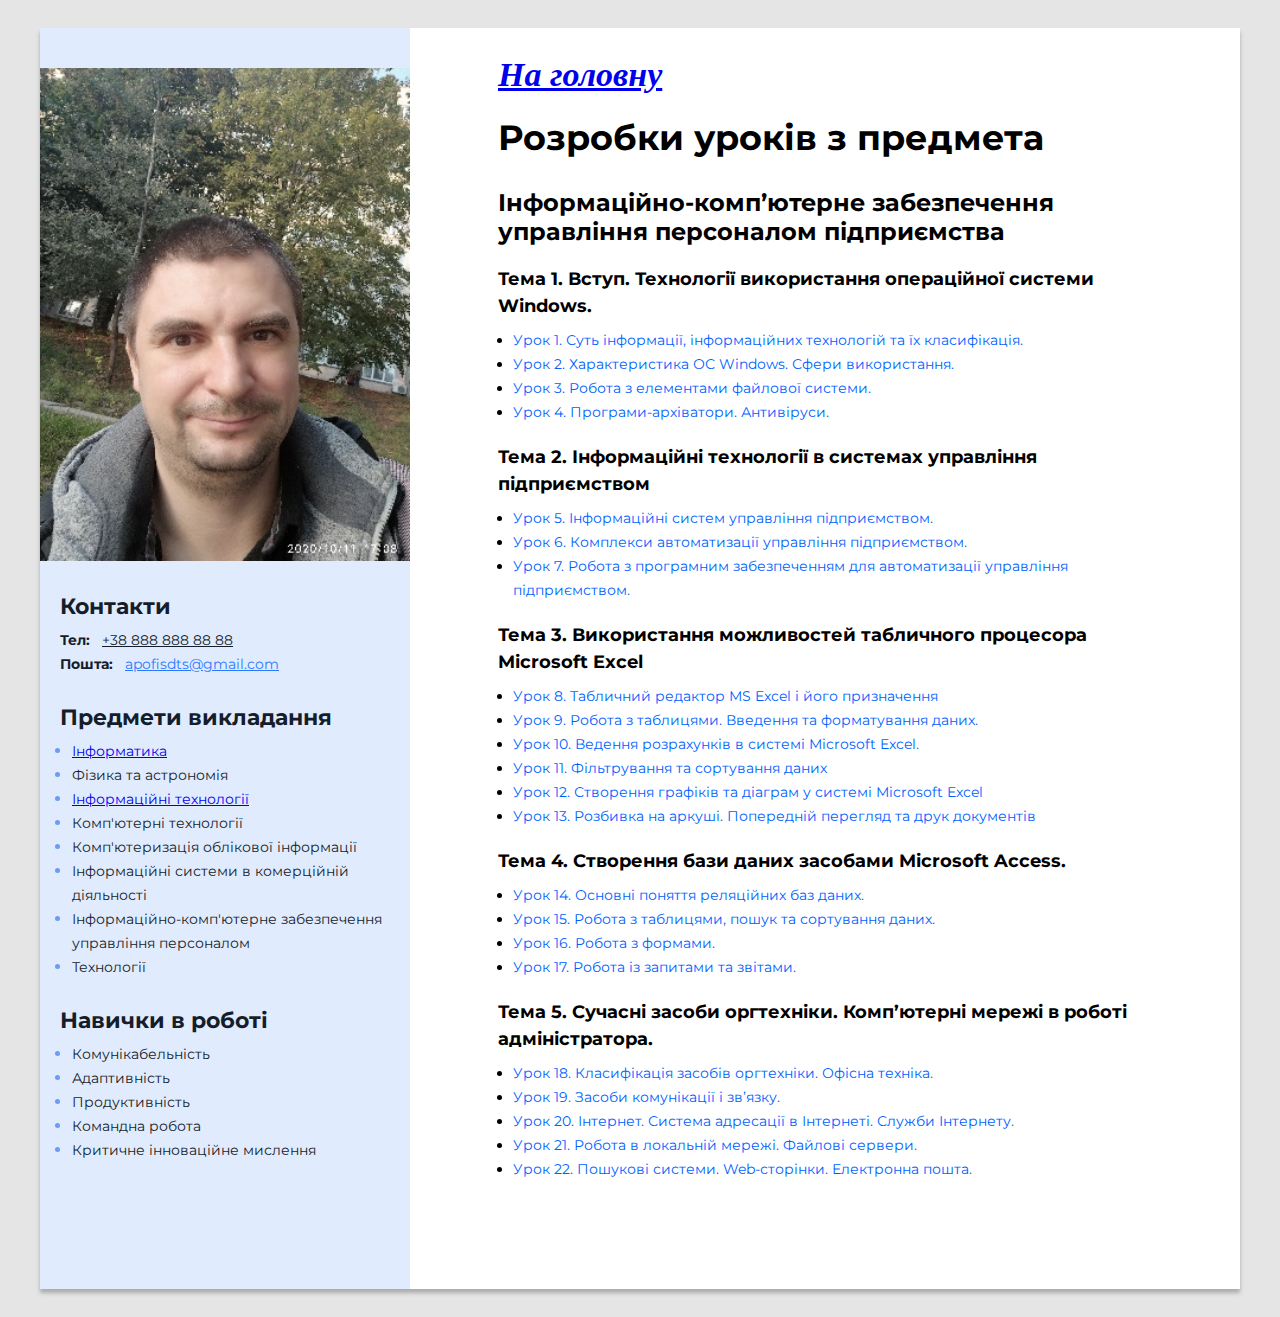
==== IK3.html @ 770fb285 "а" ====
<!DOCTYPE html>
<html lang="en">
  <head>
    <meta charset="UTF-8" />
    <meta http-equiv="X-UA-Compatible" content="IE=edge" />
    <meta name="viewport" content="width=device-width, initial-scale=1.0" />
    <link rel="stylesheet" href="styleINF.css"/>
    <title>Інформаційно-комп’ютерне забезпечення управління персоналом підприємства</title>
    <link rel="preconnect" href="https://fonts.googleapis.com" />
    <link rel="preconnect" href="https://fonts.gstatic.com" crossorigin />
    <link href="https://fonts.googleapis.com/css2?family=Montserrat:wght@400;700&display=swap"      rel="stylesheet"/>
  </head>
  <body>
    <!-- Wrapper -->
    <div class="Wrapper">
      <!-- Main content -->
      <div class="Main-content">
        <!-- Про мене -->
        <div>
            <h3 class="slogan"><a href="index.html">На головну</a></h3>
            <h2 class="my-name">Розробки уроків з предмета</h2> <span> <h2>Інформаційно-комп’ютерне забезпечення управління персоналом підприємства</h2> </span> 
     
        <!-- Посилання на уроки -->
        <!-- Тема 1 -->
        <h3 class="projectstitle">Тема 1. Вступ. Технології використання операційної системи Windows.</h1>
        <div class="theme-name">
            <ul class="project-list">
            <li class="project-item">
              <a class="project-item-link" href="DOCS/IT/1. Інформація та інформаційні технології.doc"
                >Урок 1. Суть інформації, інформаційних технологій та їх класифікація.</a>
                </li>
            <li class="project-item">
              <a class="project-item-link" href="DOCS/IT/2. Мультимедійні технології.doc"
                >Урок 2. Характеристика ОС Windows. Сфери використання.</a>
               </li>
            <li class="project-item">
              <a class="project-item-link" href="DOCS/IT/3. Загальні відомості про засоби створення презентацій.doc"
                >Урок 3. Робота з елементами файлової системи. </a>
            </li>
            <li class="project-item">
              <a class="project-item-link" href="DOCS/IT/4. Програми для створення текстових документів..doc"
                >Урок 4. Програми-архіватори. Антивіруси.</a>
            </ul>
          </div>

          <!-- Тема 2 -->
          <h3 class="projectstitle">Тема 2. Інформаційні технології в системах управління підприємством</h1>
            <div class="theme-name">
            <ul class="project-list">
            </li>
            <li class="project-item">
              <a class="project-item-link" href="DOCS/IT/5. Розробка фірмового стилю.doc"
                >Урок 5. Інформаційні систем управління підприємством.</a>
            </li>
            <li class="project-item">
              <a class="project-item-link" href="DOCS/IT/6. Види і типи презентацій.docx"
                >Урок 6. Комплекси автоматизації управління підприємством.</a>
              <li class="project-item">
                      <a class="project-item-link" href="DOCS/IT/8. Робота в програмі CorelDRAW.doc"
                      >Урок 7. Робота з програмним забезпеченням для автоматизації управління підприємством.</a>   
              </ul>
            </div>      
           
        <!-- Тема 3 -->
        <h3 class="projectstitle">Тема 3. Використання можливостей табличного процесора Microsoft Excel </h1>
            <div class="theme-name">
            <ul class="project-list">
              <li class="project-item">
                <a class="project-item-link" href="DOCS/IT/9. Робота в програмі Paint.docx"
                >Урок 8. Табличний редактор MS Excel і його призначення</a>
        <li class="project-item">
                <a class="project-item-link" href="DOCS/IT/10. Створення презентацій. Заклад, де я навчаюсь.doc"
                >Урок 9. Робота з таблицями. Введення та форматування даних.</a>
        <li class="project-item">
                <a class="project-item-link" href="DOCS/IT/11. Створення презентацій. Моя майбутня професія..doc"
                >Урок 10. Ведення розрахунків в системі Microsoft Excel.</a>
        <li class="project-item">
          <a class="project-item-link" href="DOCS/IT/12. Загальні відомості про Internet, електронну пошту..doc"
          >Урок 11. Фільтрування та сортування даних</a>
        <li class="project-item">
          <a class="project-item-link" href="DOCS/IT/13. Основні мережні сервіси. Браузери..doc"
          >Урок 12. Створення графіків та діаграм у системі Microsoft Excel</a>
        <li class="project-item">
          <a class="project-item-link" href="DOCS/IT/14. Локальні, корпоративні і глобальні мережі.docx"
          >Урок 13. Розбивка на аркуші. Попередній перегляд та друк документів</a>
        </ul>
      </div> 
        <!-- Тема 4 -->
        <h3 class="projectstitle">Тема 4. Створення бази даних засобами Microsoft Access.</h1>
          <div class="theme-name">
          <ul class="project-list">
          <li class="project-item">
                <a class="project-item-link" href="DOCS/IT/15. Пошук інформації в мережі Інтернет.docx"
                >Урок 14. Основні поняття реляційних баз даних.</a>
          <li class="project-item">
                  <a class="project-item-link" href="DOCS/IT/16. Створення публікації. Інновації в професії.doc"
                  >Урок 15. Робота з таблицями, пошук та сортування даних.</a>          
             <li class="project-item">
                <a class="project-item-link" href="DOCS/IT/7. Програми для створення графічних документів..doc"
                    >Урок 16. Робота з формами.</a>
            <li class="project-item">
                <a class="project-item-link" href="DOCS/IT/8. Робота в програмі CorelDRAW.doc"
                >Урок 17. Робота із запитами та звітами.</a>   
              </ul>
            </div>
           <!-- Тема 5 -->  
           <h3 class="projectstitle">Тема 5. Сучасні засоби оргтехніки. Комп’ютерні мережі в роботі адміністратора.</h1>
            <div class="theme-name">
            <ul class="project-list">  
            <li class="project-item">
                <a class="project-item-link" href="DOCS/IT/9. Робота в програмі Paint.docx"
                    >Урок 18. Класифікація засобів оргтехніки. Офісна техніка.</a>
            <li class="project-item">
                <a class="project-item-link" href="DOCS/IT/10. Створення презентацій. Заклад, де я навчаюсь.doc"
                    >Урок 19. Засоби комунікації і зв’язку.</a>
            <li class="project-item">
                <a class="project-item-link" href="DOCS/IT/11. Створення презентацій. Моя майбутня професія..doc"
                    >Урок 20. Інтернет. Система адресації в Інтернеті. Служби Інтернету.</a>
            <li class="project-item">
              <a class="project-item-link" href="DOCS/IT/12. Загальні відомості про Internet, електронну пошту..doc"
              >Урок 21. Робота в локальній мережі. Файлові сервери.</a>
            <li class="project-item">
              <a class="project-item-link" href="DOCS/IT/13. Основні мережні сервіси. Браузери..doc"
              >Урок 22. Пошукові системи. Web-сторінки. Електронна пошта.</a>
            </ul>
          </div>  
       
      </div>
      </div>
      <!-- Side bar -->
      <aside class="sidebar">
        <img src="./IMG/IMG_20201011_170845.jpg" width="370px" alt="My foto" class="myfoto" />
        <!-- Контакти -->
        <div class="contacts-container">
          <h3 class="sidebartitle">Контакти</h3>
          <p class="contact-item">
            <span class="contacts-type"> Тел:</span>
            <a href="tel:+388888888888" class="contact-nomber">+38 888 888 88 88</a>
          </p>
          <p class="contact-item">
            <span class="contacts-type">Пошта:</span>
            <a href="mailto:t.goitinskiy@gmail.com" class="contact-email">apofisdts@gmail.com</a> 
          </p>
        </div>
        <!-- Тех скіли -->
        <div class="tech-skill-container">
          <h3 class="sidebartitle">Предмети викладання</h3>
          <ul class="skill-list">
            <li class="skill-list-item"><span class="skill-list-text"><a href="Informatika.html">Інформатика</a></samp> </li>
            <li class="skill-list-item"><span class="skill-list-text">Фізика та астрономія</span></li>
            <li class="skill-list-item"><span class="skill-list-text"><a href="IT.html">Інформаційні технології</a> </span></li>
            <li class="skill-list-item"><span class="skill-list-text">Комп'ютерні технології</span></li>
            <li class="skill-list-item"><span class="skill-list-text">Комп'ютеризація облікової інформації</span></li>
            <li class="skill-list-item"><span class="skill-list-text">Інформаційні системи в комерційній діяльності</span></li>
            <li class="skill-list-item"><span class="skill-list-text">Інформаційно-комп'ютерне забезпечення управління персоналом</span></li>
            <li class="skill-list-item"><span class="skill-list-text">Технології</span></li>
          
          </ul>
        </div>
        <!-- Софт скіл -->
        <div class="tech-skill-container">
          <h3 class="sidebartitle">Навички в роботі</h3>
          <ul class="skill-list">
            <li class="skill-list-item"><span class="skill-list-text">Комунікабельність</samp></li>
            <li class="skill-list-item"><span class="skill-list-text">Адаптивність</span></li>
            <li class="skill-list-item"><span class="skill-list-text">Продуктивність</span></li>
            <li class="skill-list-item"><span class="skill-list-text">Командна робота</span></li>
            <li class="skill-list-item"><span class="skill-list-text">Критичне інноваційне мислення</span></li>
          </ul>
        </div>
      </aside>
    </div>
  </body>
</html>
---- styleINF.css ----
body {
    background-color: #e5e5e5;
    padding: 20px;
    font-family: "Montserrat", sans-serif;
  }
  
  
  /* Заголовок */
  .slogan{font-family: 'Monotype Corsiva';
    font-style: italic ;
    font-weight: 700;
    font-size: 34px;
    line-height: 45px;
    color: #101dd1;
    margin: 0 0 18px 0;} 
  
  .myprof{
    font-style: normal;
    font-weight: 700;
    font-size: 14px;
    line-height: 17px;
    color: #000000;
    margin: 0 0 18px 0;
  }
  .my-name{
    font-style: normal;
    font-weight: 700;
    font-size: 35px;
    line-height: 45px;
    margin: 0 0 28px 0;
    color: #000000;} 
   
  .my-disc{font-style: normal;
    font-weight: 400;
    font-size: 14px;
    line-height: 24px;
    color: #595959;
    Width: 525px}  
  .aboutme
  {margin-bottom: 64px;}
  
  
  /* Main content */
  
  .Main-content {
    margin: 24px 88px 88px 88px
  }
  .Wrapper {
    display: flex;
    flex-direction: row-reverse;
    background: #ffffff;
    width: 1200px;
    margin: 0 auto;
    box-shadow: 0px 4px 4px rgba(0, 0, 0, 0.25);
  }
  /* Project */
  .projectstitle
  {font-style: normal;
    font-weight: 700;
    font-size: 18px;
    line-height: 27px;
    color: #000000;
    margin: 0 0 8px 0;}
    
  .project-item
  {font-style: normal;
    font-weight: 700;
    font-size: 14px;
    line-height: 24px;
    color: #000000;
  
    }
  .theme-name
  {margin-bottom: 20px;
  
  }
  .project-list{
    padding: 0;
    margin: 0 0 0 15px;
    
  }
  
  .project-item-discr{
    font-style: normal;
    font-weight: 400;
    font-size: 14px;
    line-height: 24px;
    color: #595959;}
  
  .project-item-link
  {font-style: normal;
    font-weight: 400;
    font-size: 14px;
    line-height: 24px;
    text-decoration-line: none;
      color: #005FFF;}
  
  /* Досвід роботи */
  .work-exp-cont{margin-bottom: 44px;}
  
  .work-exp-position{font-style: normal;
    font-weight: 700;
    font-size: 16px;
    line-height: 20px;
      color: #000000;
    }
  .work-exp-place{
  margin-bottom: 16px;
  }
  .work-exp-comp
  {color: #6D9BF5;}
  .work-period
  {font-style: normal;
    font-weight: 400;
    font-size: 12px;
    line-height: 15px;
    color: #A8A8A8;
    margin: 12px 0 8px 0;
  }
  
  .workachive{
  font-style: normal;
  font-weight: 400;
  font-size: 14px;
  line-height: 24px;
  color: #595959;
  }
  .work-dutes-list{
    margin: 0;
    padding: 0 0 0 14px;
  }
  /* Освіта */
  .Management
  {font-style: normal;
  font-weight: 700;
  font-size: 14px;
  line-height: 17px;
  color: #000000;
  }
  /* sidebar */
  .sidebar {
    width: 370px;
    background: #e0ebfe;
  }
  .myfoto {
    margin-top: 40px;
  }
  .contacts-container,
  .tech-skill-container {
    margin: 28px 0 0 20px;
  }
  .sidebartitle {
    font-style: normal;
    font-weight: 700;
    font-size: 22px;
    line-height: 27px;
    color: #161D2A;
    margin-bottom: 8px;
  }
  /* contacts */
  .contacts-type{
      font-style: normal;
      font-weight: 700;
      font-size: 14px;
      line-height: 24px;
        color: #161D2A;
      margin-right: 8px;}
  
  .contact-item{
      margin: 0;
  
  }
  .contact-nomber{
      font-style: normal;
      font-weight: 400;
      font-size: 14px;
      line-height: 24px;
      color: #161D2A;}
  
  .contact-email{
      font-style: normal;
      font-weight: 400;
      font-size: 14px;
      line-height: 24px;
      color: #2979FF;}
  /* Скіли */
  .skill-list
  {margin: 0;
  padding: 0 0 0 12px;
  }
  
  .skill-list-item{
      color: #6D9BF5;
  }
  .skill-list-text{font-style: normal;
      font-weight: 400;
      font-size: 14px;
      line-height: 24px;
         
      color: #161D2A;
  }
  
/* Меню */
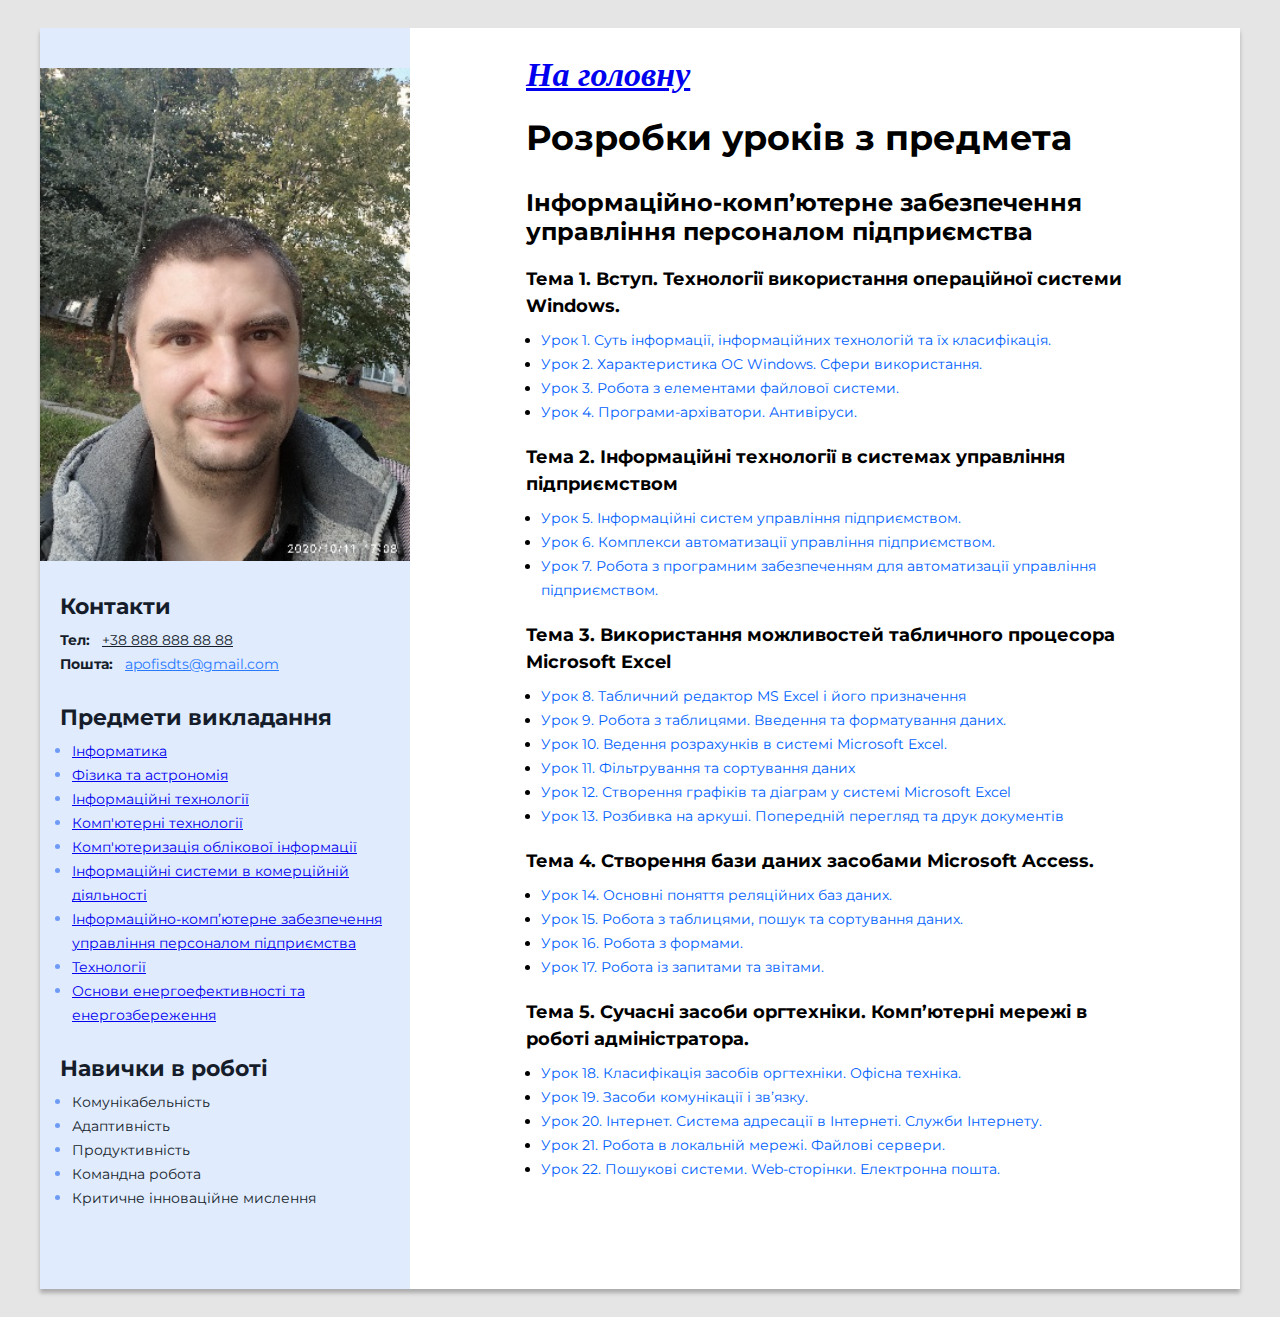
==== commit ae243c67: "а" ====
--- a/IK3.html
+++ b/IK3.html
@@ -26,19 +26,19 @@
         <div class="theme-name">
             <ul class="project-list">
             <li class="project-item">
-              <a class="project-item-link" href="DOCS/IT/1. Інформація та інформаційні технології.doc"
+              <a class="project-item-link" href="DOCS/IK3/1. Суть інформації, інформаційних технологій та їх класифікація..docx"
                 >Урок 1. Суть інформації, інформаційних технологій та їх класифікація.</a>
                 </li>
             <li class="project-item">
-              <a class="project-item-link" href="DOCS/IT/2. Мультимедійні технології.doc"
+              <a class="project-item-link" href="DOCS/IK3/2. Характеристика ОС Windows. Сфери використання..docx"
                 >Урок 2. Характеристика ОС Windows. Сфери використання.</a>
                </li>
             <li class="project-item">
-              <a class="project-item-link" href="DOCS/IT/3. Загальні відомості про засоби створення презентацій.doc"
+              <a class="project-item-link" href="DOCS/IK3/3. Робота з елементами файлової системи..docx"
                 >Урок 3. Робота з елементами файлової системи. </a>
             </li>
             <li class="project-item">
-              <a class="project-item-link" href="DOCS/IT/4. Програми для створення текстових документів..doc"
+              <a class="project-item-link" href="DOCS/IK3/4. Програми-архіватори. Антивіруси..docx"
                 >Урок 4. Програми-архіватори. Антивіруси.</a>
             </ul>
           </div>
@@ -49,14 +49,14 @@
             <ul class="project-list">
             </li>
             <li class="project-item">
-              <a class="project-item-link" href="DOCS/IT/5. Розробка фірмового стилю.doc"
+              <a class="project-item-link" href="DOCS/IK3/5. Інформаційні систем управління підприємством..docx"
                 >Урок 5. Інформаційні систем управління підприємством.</a>
             </li>
             <li class="project-item">
-              <a class="project-item-link" href="DOCS/IT/6. Види і типи презентацій.docx"
+              <a class="project-item-link" href="DOCS/IK3/6. Комплекси автоматизації управління підприємством..docx"
                 >Урок 6. Комплекси автоматизації управління підприємством.</a>
               <li class="project-item">
-                      <a class="project-item-link" href="DOCS/IT/8. Робота в програмі CorelDRAW.doc"
+                      <a class="project-item-link" href="DOCS/IK3/7. Робота з програмним забезпеченням для автоматизації управління підприємством..docx"
                       >Урок 7. Робота з програмним забезпеченням для автоматизації управління підприємством.</a>   
               </ul>
             </div>      
@@ -66,22 +66,22 @@
             <div class="theme-name">
             <ul class="project-list">
               <li class="project-item">
-                <a class="project-item-link" href="DOCS/IT/9. Робота в програмі Paint.docx"
+                <a class="project-item-link" href="DOCS/IK3/8. Табличний редактор MS Excel і його призначення..docx"
                 >Урок 8. Табличний редактор MS Excel і його призначення</a>
         <li class="project-item">
-                <a class="project-item-link" href="DOCS/IT/10. Створення презентацій. Заклад, де я навчаюсь.doc"
+                <a class="project-item-link" href="DOCS/IK3/9. Робота з таблицями. Введення та форматування даних..docx"
                 >Урок 9. Робота з таблицями. Введення та форматування даних.</a>
         <li class="project-item">
-                <a class="project-item-link" href="DOCS/IT/11. Створення презентацій. Моя майбутня професія..doc"
+                <a class="project-item-link" href="DOCS/IK3/10. Ведення розрахунків в системі Microsoft Excel..docx"
                 >Урок 10. Ведення розрахунків в системі Microsoft Excel.</a>
         <li class="project-item">
-          <a class="project-item-link" href="DOCS/IT/12. Загальні відомості про Internet, електронну пошту..doc"
+          <a class="project-item-link" href="DOCS/IK3/11. Фільтрування та сортування даних..docx"
           >Урок 11. Фільтрування та сортування даних</a>
         <li class="project-item">
-          <a class="project-item-link" href="DOCS/IT/13. Основні мережні сервіси. Браузери..doc"
+          <a class="project-item-link" href="DOCS/IK3/12. Створення графіків та діаграм у системі Microsoft Excel..docx"
           >Урок 12. Створення графіків та діаграм у системі Microsoft Excel</a>
         <li class="project-item">
-          <a class="project-item-link" href="DOCS/IT/14. Локальні, корпоративні і глобальні мережі.docx"
+          <a class="project-item-link" href="DOCS/IK3/13. Розбивка на аркуші. Попередній перегляд та друк документів..docx"
           >Урок 13. Розбивка на аркуші. Попередній перегляд та друк документів</a>
         </ul>
       </div> 
@@ -90,16 +90,16 @@
           <div class="theme-name">
           <ul class="project-list">
           <li class="project-item">
-                <a class="project-item-link" href="DOCS/IT/15. Пошук інформації в мережі Інтернет.docx"
+                <a class="project-item-link" href="DOCS/IK3/14. Основні поняття реляційних баз даних..docx"
                 >Урок 14. Основні поняття реляційних баз даних.</a>
           <li class="project-item">
-                  <a class="project-item-link" href="DOCS/IT/16. Створення публікації. Інновації в професії.doc"
+                  <a class="project-item-link" href="DOCS/IK3/15. Робота з таблицями, пошук та сортування даних..docx"
                   >Урок 15. Робота з таблицями, пошук та сортування даних.</a>          
              <li class="project-item">
-                <a class="project-item-link" href="DOCS/IT/7. Програми для створення графічних документів..doc"
+                <a class="project-item-link" href="DOCS/IK3/16. Робота з формами..docx"
                     >Урок 16. Робота з формами.</a>
             <li class="project-item">
-                <a class="project-item-link" href="DOCS/IT/8. Робота в програмі CorelDRAW.doc"
+                <a class="project-item-link" href="DOCS/IK3/17. Робота із запитами та звітами..docx"
                 >Урок 17. Робота із запитами та звітами.</a>   
               </ul>
             </div>
@@ -108,19 +108,19 @@
             <div class="theme-name">
             <ul class="project-list">  
             <li class="project-item">
-                <a class="project-item-link" href="DOCS/IT/9. Робота в програмі Paint.docx"
+                <a class="project-item-link" href="DOCS/IK3/18. Класифікація засобів оргтехніки. Офісна техніка..docx"
                     >Урок 18. Класифікація засобів оргтехніки. Офісна техніка.</a>
             <li class="project-item">
-                <a class="project-item-link" href="DOCS/IT/10. Створення презентацій. Заклад, де я навчаюсь.doc"
+                <a class="project-item-link" href="DOCS/IK3/19. Засоби комунікації і зв’язку..docx"
                     >Урок 19. Засоби комунікації і зв’язку.</a>
             <li class="project-item">
-                <a class="project-item-link" href="DOCS/IT/11. Створення презентацій. Моя майбутня професія..doc"
+                <a class="project-item-link" href="DOCS/IK3/20. Інтернет. Система адресації в Інтернеті. Служби Інтернету..docx"
                     >Урок 20. Інтернет. Система адресації в Інтернеті. Служби Інтернету.</a>
             <li class="project-item">
-              <a class="project-item-link" href="DOCS/IT/12. Загальні відомості про Internet, електронну пошту..doc"
+              <a class="project-item-link" href="DOCS/IK3/21. Робота в локальній мережі. Файлові сервери..docx"
               >Урок 21. Робота в локальній мережі. Файлові сервери.</a>
             <li class="project-item">
-              <a class="project-item-link" href="DOCS/IT/13. Основні мережні сервіси. Браузери..doc"
+              <a class="project-item-link" href="DOCS/IK3/22. Пошукові системи. Web-сторінки. Електронна пошта..docx"
               >Урок 22. Пошукові системи. Web-сторінки. Електронна пошта.</a>
             </ul>
           </div>  
@@ -147,13 +147,14 @@
           <h3 class="sidebartitle">Предмети викладання</h3>
           <ul class="skill-list">
             <li class="skill-list-item"><span class="skill-list-text"><a href="Informatika.html">Інформатика</a></samp> </li>
-            <li class="skill-list-item"><span class="skill-list-text">Фізика та астрономія</span></li>
+            <li class="skill-list-item"><span class="skill-list-text"><a href="FIZ.html">Фізика та астрономія</a></span></li>
             <li class="skill-list-item"><span class="skill-list-text"><a href="IT.html">Інформаційні технології</a> </span></li>
-            <li class="skill-list-item"><span class="skill-list-text">Комп'ютерні технології</span></li>
-            <li class="skill-list-item"><span class="skill-list-text">Комп'ютеризація облікової інформації</span></li>
-            <li class="skill-list-item"><span class="skill-list-text">Інформаційні системи в комерційній діяльності</span></li>
-            <li class="skill-list-item"><span class="skill-list-text">Інформаційно-комп'ютерне забезпечення управління персоналом</span></li>
-            <li class="skill-list-item"><span class="skill-list-text">Технології</span></li>
+            <li class="skill-list-item"><span class="skill-list-text"><a href="KT.html">Комп'ютерні технології</a></span></li>
+            <li class="skill-list-item"><span class="skill-list-text"><a href="KOI.html">Комп'ютеризація облікової інформації</a></span></li>
+            <li class="skill-list-item"><span class="skill-list-text"><a href="IC.html">Інформаційні системи в комерційній діяльності</a></span></li>
+            <li class="skill-list-item"><span class="skill-list-text"><a href="IK3.html">Інформаційно-комп’ютерне забезпечення управління персоналом підприємства</a></span></li>
+            <li class="skill-list-item"><span class="skill-list-text"><a href="TEX.html">Технології</a></span></li>
+            <li class="skill-list-item"><span class="skill-list-text"><a href="OE.html">Основи енергоефективності та енергозбереження</a></span></li>
           
           </ul>
         </div>
--- a/styleINF.css
+++ b/styleINF.css
@@ -43,10 +43,11 @@
   /* Main content */
   
   .Main-content {
-    margin: 24px 88px 88px 88px
-  }
+    margin: 24px 88px 88px 88px;
+    }
   .Wrapper {
     display: flex;
+    
     flex-direction: row-reverse;
     background: #ffffff;
     width: 1200px;
@@ -139,6 +140,7 @@
   }
   /* sidebar */
   .sidebar {
+    margin-right: 28px;
     width: 370px;
     background: #e0ebfe;
   }
